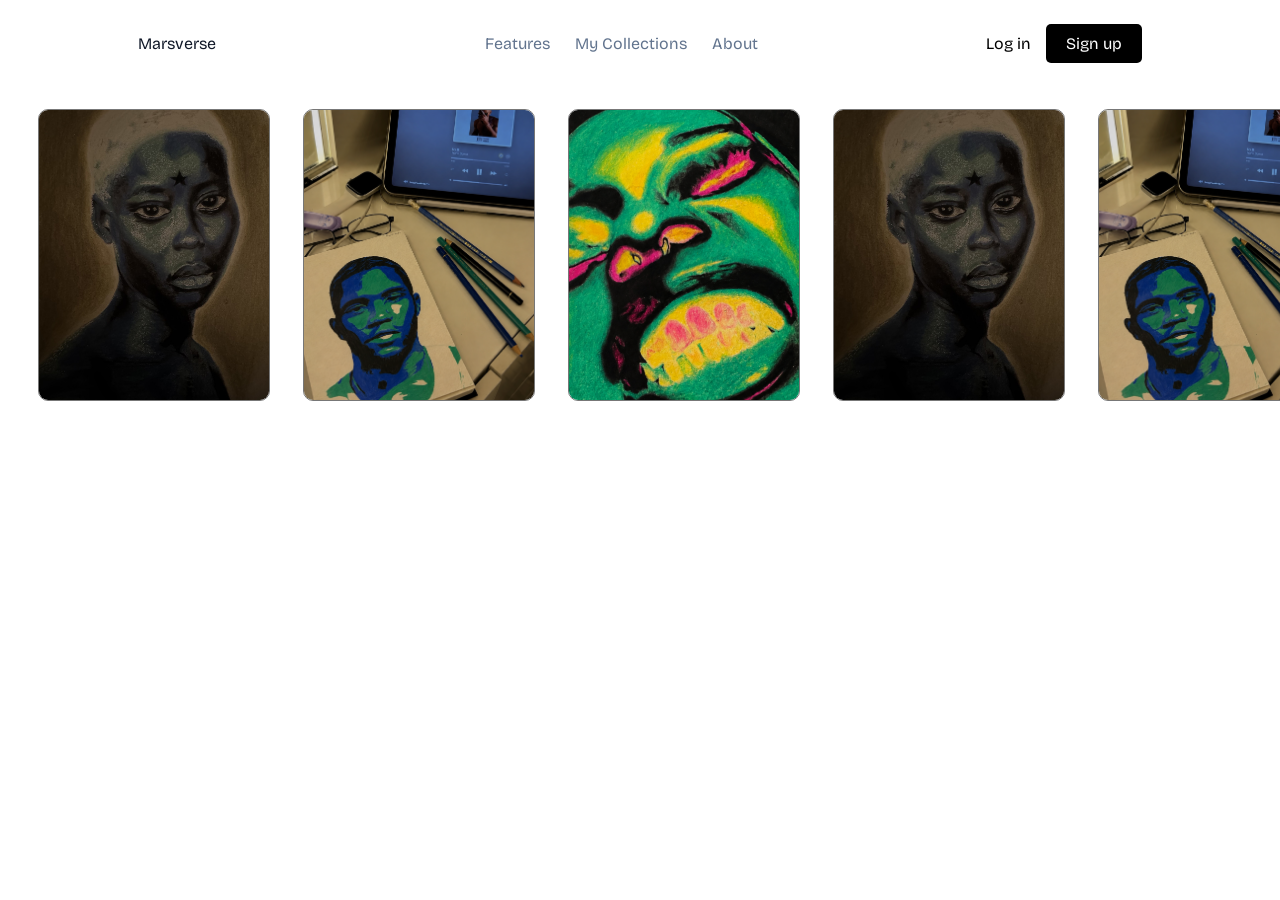
==== collections.html @ c3df5ff9 "mycommit" ====
<!DOCTYPE html>
<html lang="en">
<head>
    <meta charset="UTF-8">
    <meta name="viewport" content="width=device-width", initial-scale="1.0">

    <title>My Collections</title>
    <link rel="stylesheet" href="collections.css">

    
    <link rel="preconnect" href="https://fonts.googleapis.com">
    <link rel="preconnect" href="https://fonts.gstatic.com" crossorigin>
    <link
        href="https://fonts.googleapis.com/css2?family=Bricolage+Grotesque:opsz,wght@12..96,200..800&display=swap"
        rel="stylesheet"
    >
</head>

<body>

   <nav class="navbar">
        <div class="Logo">
            <span class="astro">Mars</span><span class="ship">verse</span>


        </div>
        <ul class="nav-links">
            <li><a href="#">Features</a></li>
            <li><a href="collections.html">My Collections</a></li>
            <li><a href="#">About</a></li>
        </ul>

        <div class="Buttons">
            <a href="#" class="login">Log in</a>
            <a href="#" class="Signup">Sign up</a>

        </div>
    </nav>
        
    <div class="carousel">
        <div class="image-container">
            <img src="IMG_1.jpeg">
            <img src="IMG_2.png">
            <img src="IMG_3.png">

            <img src="IMG_1.jpeg">
            <img src="IMG_2.png">
            <img src="IMG_3.png">
        </div>
          
    </div>

</body>
</html>























</body>








</html>
---- collections.css ----
body {
    font-family: "Bricolage Grotesque", sans-serif;
}

.navbar {
    display: flex;
    padding: 10px 130px;
    justify-content: space-between;
    align-items: center;
    color: oklch(0.21 0.034 264.665);
}

.nav-links {
    list-style: none;
    display: flex;
    gap: 25px;
    margin: 10;
}

.nav-links a {
    color: oklch(0.554 0.046 257.417);
    text-decoration: none;
}

.nav-links a:hover {
    color: oklch(0.21 0.034 264.665);
}


.Buttons {
    display: flex;
    align-items: center;
    gap: 15px;
}


.Buttons a {
    text-decoration: none;
}

.Signup {
    background-color: black;
    color: white;
    border-radius: 5px;
    padding: 10px 20px;

}

.login {
    color: black;
}






.carousel {
width: 7000px;
height: 350px;
background: white;
padding: 30px;
overflow: hidden;
border-radius: 5px;
box-shadow: 0 20px 25px rgba(255, 255, 255, 0.566);

/* center the carousel */
margin: 0 auto;
}

.image-container {
display: grid;
grid-auto-flow: column;
grid-auto-columns: 230px;
gap: 35px;
justify-items: stretch;

animation: animation 12s linear infinite;
}

.image-container img {
width: 230px;
height: 290px;
object-fit: cover;
border-radius: 10px;
border: 1px solid #777;
}

@keyframes animation {
from {
transform: translateX(0);
}

to {
transform: translateX(-795px);
}
}
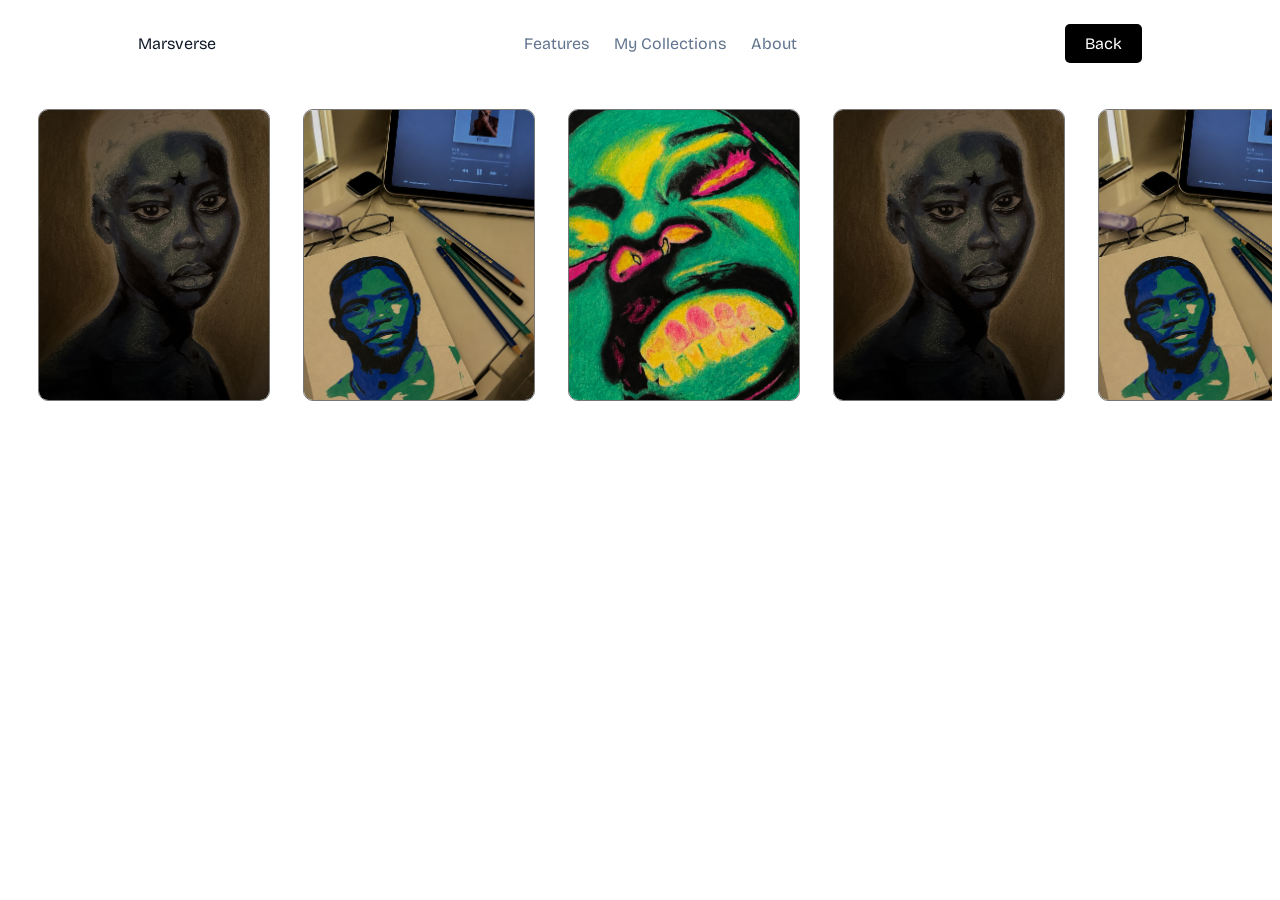
==== commit af9aacf9: "finishing1" ====
--- a/collections.html
+++ b/collections.html
@@ -31,8 +31,7 @@
         </ul>
 
         <div class="Buttons">
-            <a href="#" class="login">Log in</a>
-            <a href="#" class="Signup">Sign up</a>
+            <a href="index.html" class="Signup">Back</a>
 
         </div>
     </nav>
--- a/collections.css
+++ b/collections.css
@@ -57,7 +57,7 @@
 
 
 .carousel {
-width: 7000px;
+width: auto ;
 height: 350px;
 background: white;
 padding: 30px;
